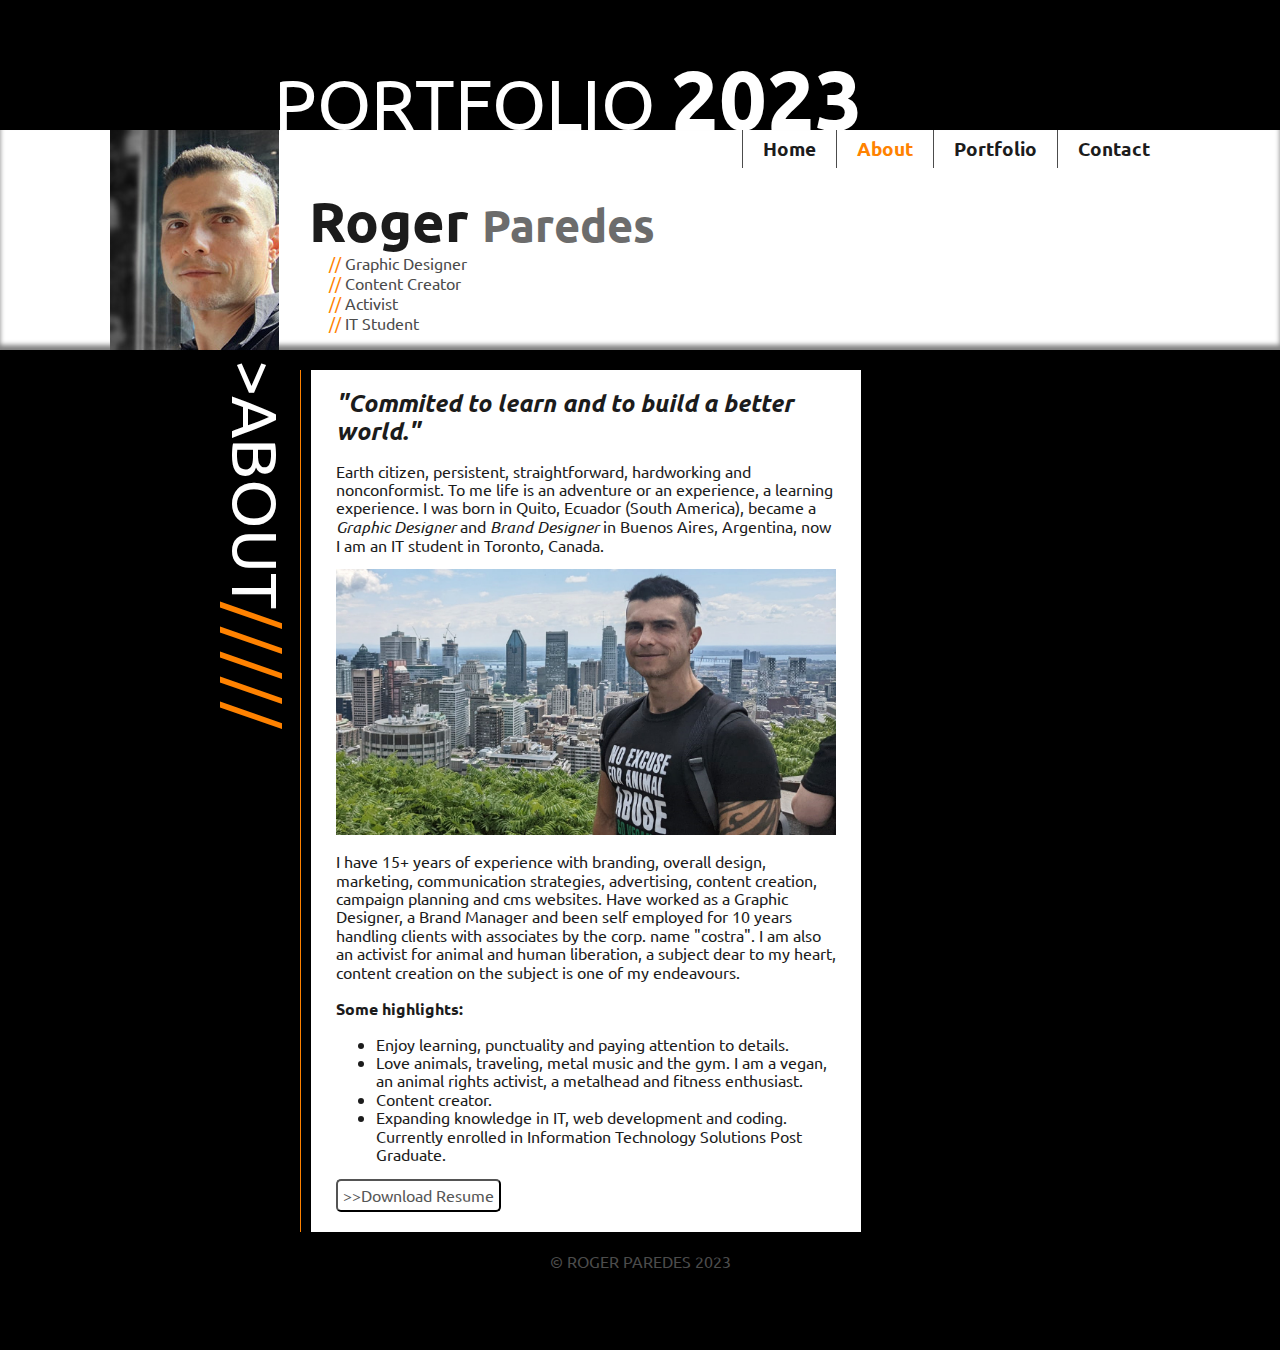
==== about.html @ 66948621 "Add files via upload" ====
<!DOCTYPE html>
<html lang="en">
<head>
    <meta charset="UTF-8">
    <meta name="viewport" content="width=device-width, initial-scale=1.0">
    <meta name="description" content="Roger Paredes' personal portfolio">
    <link rel="stylesheet" href="styles/style.css" type="text/css">
    <link rel="stylesheet" href="styles/normalize.css" type="text/css">
    <link rel="shortcut icon" href="images/favicon.ico" type="image/x-icon">
    <link rel="preconnect" href="https://fonts.googleapis.com">
    <link rel="preconnect" href="https://fonts.googleapis.com">
    <link rel="preconnect" href="https://fonts.gstatic.com" crossorigin>
    <link href="https://fonts.googleapis.com/css2?family=Ubuntu:ital,wght@0,300;0,400;0,700;1,400&display=swap" rel="stylesheet">
    <meta name="viewport" content="width=device-width, initial-scale=1"/>
    <script src="index.js" defer></script>
    <script src="password.js" defer ></script>
    <title>About - Roger Paredes</title>
</head>
<body>
    <h4 id="portfoliotitle">PORTFOLIO <span>2023</span> </h4>
    <header>
        <div id="profilepic"><a href="index.html"><img src="images/header-profilepic.jpg" alt="Roger Paredes Pic" title="HOME"></a></div>
        <nav>
            <ul>
                <li><a href="index.html">Home</a></li>           
                <li><a class="currentpage" href="">About</a></li>
                <li><button id="portfoliobtn" type="button" onclick="dropdownmenu()">Portfolio</button>
                    <ul id="dropdown">
                        <li><a href="portfoliovideo.html">Content Creation</a></li>
                        <li><a href="portfoliodesign.html">Graphic Design</a></li>
                        <li><a href="portfolioweb.html">Web & IT</a></li>
                    </ul>
                </li>
                <li><a href="contact.html">Contact</a></li>
            </ul>
        </nav>
       
        <div id="subtitles">
            <h1 class="name">Roger <span>Paredes</span></h1>
            <ul>
                <li><span>//</span> Graphic Designer</li>
                <li><span>//</span> Content Creator</li>
                <li><span>//</span> Activist</li>
                <li><span>//</span> IT Student</li>
            </ul>
        </div>

    </header>
    
    <main class="container">
        <section id="title">
            <h3>>ABOUT<span>/////</span></h3>
            
        </section>
        <section class="aboutcontent">
            <h5>"Commited to learn and to build a better world."</h5>
            <p> Earth citizen, persistent, straightforward, hardworking and nonconformist. To me life is an adventure or an experience, a learning experience.
                I was born in Quito, Ecuador (South America), became a <em>Graphic Designer</em> and <em>Brand Designer</em> in Buenos Aires, Argentina, now I am an IT student in Toronto, Canada.
                
                <img class="about" src="images/aboutpic.jpg" width="100%" alt="Roger Paredes About Pic">
                
                I have 15+ years of experience with branding, overall design, marketing, communication strategies, advertising, content creation, campaign planning and cms websites. Have worked as a Graphic Designer, a Brand Manager and been self employed for 10 years handling clients with associates by the corp. name "costra".
                I am also an activist for animal and human liberation, a subject dear to my heart, content creation on the subject is one of my endeavours.
                <br><br>
                <strong>Some highlights:</strong>
                <ul>
                    <li>Enjoy learning, punctuality and paying attention to details.</li>
                    <li>Love animals, traveling, metal music and the gym. I am a vegan, an animal rights activist, a metalhead and fitness enthusiast.
                    </li>
                    <li>Content creator.</li>
                    <li>Expanding knowledge in IT, web development and coding. Currently enrolled in Information Technology Solutions Post Graduate.
                    </li>
                </ul>
               
            </p>

            <button id="resume" type="button" onclick="resumePassword()">
            >>Download Resume
            </button>

        </section>
    </main>
    <footer>
        <p>
            © ROGER PAREDES 2023
        </p>
    </footer>
    
    <!-- <div id="background"><img src="images/xraybackground.jpg" alt=""></div> -->
    <div class="video_contain">
        <video autoplay muted loop id="myVideo">
            <source src="video/BackgroundVideo.mp4" type="video/mp4">
        </video>
    </div>
</body>
</html>
---- styles/style.css ----
body{
    background-color: #000;
    font-family:'Ubuntu';
    color: #1c1c1c;
}

.video_contain{
    position: absolute;
    top: -50%;
    left: -50%;
    width: 200%;
    height: 200%;
    z-index: -1;
}
#myVideo {
    position: absolute;
    overflow: hidden;
    text-align: center;
    top: 0;
    bottom: 0;
    right: 0;
    left: 0;
    margin: auto;
  }


h4#portfoliotitle{
    margin-top: 4%;
    margin-bottom: -18px;
    margin-left: 274px;
    font-size: 4.4em;
    font-weight: 400;
    color: #fff;
}
h4#portfoliotitle span{
    font-size: 1.2em;
    font-weight: 700;
}

/* HEADER (grid)*/
    header{
        display: grid;
        margin:0;
        padding: 0 110px 0 110px;
        max-width: 100%;
        height: 220px;
        background-color: #fff;
        grid-template-columns: auto 1fr;
        grid-template-areas: "pic nav"
                             "pic subtitles";
        box-shadow: inset 0px -5px 5px rgba(0,0,0,0.5);
    }

    header #profilepic{
        grid-area: pic;
        height: fit-content;
        margin: 0;
        margin-right: auto;
        padding: 0;
        /* border: 1px solid #ff0000; */
    }
    header #profilepic a:hover{
        -webkit-filter: sepia(5);
        filter: sepia(5);
    }
    header #subtitles{
        grid-area: subtitles;
        margin: 10px 0 10px 30px;
        padding: 0;
        direction: flex;
        flex-direction: column;
    }

    h1.name{
        font-size: 3.5em;
        color: #1c1c1c;
        margin: 0 0 5px;
        padding: 0;
        margin: 0;
    }

    h1.name span{
        font-size: 0.8em;
        color: #6c6c6c
    }

    header #subtitles ul{
        display: flex;
        flex-direction: column;
        margin: 0;
        padding-left: 20px;
        /* border: 1px solid red; */
    }

    header #subtitles ul li{
        font-size: 1em;
        color: #4c4c4c;
        margin-left: 0;
        line-height: 20px;  
    }

    header #subtitles ul li span{
        color: #ff8200;  
    }

    li{
        list-style-type: none;
    }

/* NAV BAR  (ul is a flexbox)*/
    nav{
        grid-area: nav;
        margin: 0;
        margin-left: auto;
        position: relative;
        /* border: 1px solid red; */
    }

    nav ul{
        margin: 0px;
        display: flex;
        flex-direction: row;
        padding:  0;
        /* border: 1px solid red; */
    }
    nav ul li {
        margin-top: 0;
        padding-top: 0;
        border-left: 1px solid #4c4c4c;  
        
    }

    nav ul li a{
        display: inline-block;
        padding: 8px 20px;
        font-size: 1.2em;
        font-weight: 700;
        text-decoration: none;
        color: #1c1c1c;
        /* border-left: 1px solid #4c4c4c;   */
        
    }

    nav ul li a:hover, #portfoliobtn:hover, #portfoliobtncurrent:hover{
        color: #ff8200;
        position: relative;
        top: 2px; 
    }


    nav ul li a:active{
        color: #ff8200;
        opacity: 0.4;
    }

    .currentpage{
       color: #ff8200;
       cursor: default; 
    }

    #portfoliobtn{
        background: transparent;
        border: none;
        margin: 0 0 0;
        padding: 8px 20px;
        font-size: 1.2em;
        font-weight: 700;
        text-decoration: none;
        color: #1c1c1c;
        cursor: pointer;
    }
    /* This is reiterative */
    #portfoliobtncurrent{
        background: transparent;
        border: none;
        margin: 0 0 0;
        padding: 8px 20px;
        font-size: 1.2em;
        font-weight: 700;
        text-decoration: none;
        cursor: pointer;
        color: #ff8200;
    }



    #dropdown{
        position: absolute;
        top: 36px;
        right: 105px;
        padding: 6px 0;
        background-color: #1c1c1c;
        color: #9f9f9f;
        display: none;
        flex-direction: column;
    }
        #dropdown li a{
            display: block;
            font-size: 1em;
            font-weight: 400;
            padding: 6px;
            color: #9f9f9f;
        }

        #dropdown li a:hover{
            display: block;
            background-color: #616161;
            font-size: 1em;
            font-weight: 400;
            padding: 6px;
            color:#ff8200;
            top: 0;
        }




/*MAIN HOME*/

.homecontainer{
    margin: 20px auto;
    width: 75%;
    
    display: grid;
    grid-template-columns: 1fr 3fr;
    grid-template-areas: 'title block1';
    grid-gap: 10px;                        
}
.homecontainer #hometitle{
    grid-area: title;
    margin: 0 auto;
    padding-top: -10px;
    padding: 0;
    text-shadow: 0 0 15px #000;
    border-right: 1px solid #ff8200;
}
.homecontainer h3{
    /* writing-mode: vertical-rl;
    text-orientation: sideways; */
    font-size: 4em;
    font-weight: 400;
    color: #fff;
    text-align: left;
    margin: 0;
    padding: 0;
    margin: -10px 20px 0 0;
}
/*MAIN ABOUT*/
.container{
    margin: 20px auto;
    width: 75%;
    display: grid;
    grid-template-columns: auto 4fr;
    grid-template-areas: 'title block1';
    justify-items: left;
}

#title{
    grid-area: title;
    margin: 0 10px 0 60px;
    padding-top: -10px;
    padding: 0;
    text-shadow: 0 0 15px #000;
    /* border: 1px solid red; */
    width: 80px;
    border-right: 1px solid #ff8200; 
}

.container #title h3{
    writing-mode: vertical-rl;
    text-orientation: sideways;
    font-size: 4em;
    font-weight: 400;
    color: #fff;
    text-align: left;
    margin: 0;
    padding: 0;
    margin: -10px 20px 0 0;

}

h3 span{
    font-size: 1em;
    color: #ff8200;
}
/* HOME SECTION */
    .homecontent{
        padding: 20px 25px;
        max-width: 500px;
        grid-area: block1;
        background-color: #fff;
        margin-left: 0;
    }

    .homecontent h5{
        font-style: italic;
        font-size: 2em;
        margin: 0;
    }
/* ABOUT SECTION */
    .aboutcontent{
        padding: 20px 25px;
        max-width: 500px;
        grid-area: block1;
        background-color: #fff;
        margin-left: 0;
    }
    .aboutcontent h5{
        font-style: italic;
        font-size: 1.5em;
        margin: 0;
    }
    .aboutcontent li{
        list-style-type: disc;
    }

    .aboutcontent img{
        margin: 15px 0;
    }
    #resume{
        text-align: center;
        margin: 0 auto;
        padding: 5px;
        text-decoration: none;
        color: #575757;
        /* border: 2px solid #ff8200; */
        border-radius: 5px;
        background-color: #fff;
        cursor: pointer;
    }
    #resume:hover{
        color: #ff8200;
        box-shadow: 1px 2px 5px #545454;
    }
/* PORTFOLIO SECTION */
    .portfoliocontent{
        padding: 20px 25px;
        grid-area: block1;
        background-color: #fff;
        margin-left: 0;
        
    }
    .portfoliocontent h5{
        font-style: italic;
        font-size: 1.5em;
        margin: 0;
        color: #ffffff;
        background-color: #6c6c6c;
        padding: 2px 6px;
    }

    .portfoliocase{
        display: flex;
        justify-content: flex-start;
        flex-wrap: wrap;
        
    }

    .portexample{
        background-color: #fff;
        width: 300px;
        height: 310px;
        box-shadow: 0 0 3px #616161;
        margin: 10px;
        border-radius: 5px;
        position: relative;
    }
    .portexample img{
        width: 100%;
        
    }
    .portfoliocase p {
        padding: 10px;
        text-decoration: none;
        margin: 4px 6px;
    }

    .specs{
        position: absolute;
        width: 100%;
        bottom: 12px;
        text-align: center;
        padding: 2px 0;
        background-color: #9f9f9f;
        color: #fff;
        font-size: 0.9em;
    }

    .portfoliocase  a{
        text-decoration: none;
        color: #1c1c1c;
    }

    .portfoliocase .portexample:hover{
        box-shadow: 0 0 6px #313131;
        position: relative;
        top: 3px;
    }

/* CONTACT */

    .socialmedia{
        display: flex;
        flex-direction: row;
        margin: 0;
    }

    .socialmediaicon a img{
        padding: 0.2em;
        margin-right: 10px;
        filter: grayscale(1);    
    }

    .socialmedia a img:hover{
        
        filter: none;
        cursor: pointer;
    }






footer p {
    text-align: center;
    color: #4c4c4c;
}


@media only screen and (max-width: 900px){
    
    h4#portfoliotitle{
        margin-top: 4%;
        margin-bottom: -15px;
        margin-left: 218px;
        font-size: 3em;
    }
    header{
        padding: 0 50px;
    }

    .container{
        margin: 10px auto;
        width: 85%;
        grid-template-columns: 1fr 3fr;
        grid-gap: 5px;
                             
    }
    h3{
        writing-mode: vertical-rl;
        text-orientation: sideways;
        margin: 0 10px 0 0;
        
    }
}

@media only screen and (max-width: 650px){
    h4#portfoliotitle{
        margin: 4% 18px -16px;
        font-size: 2.8em;
        white-space: nowrap;
    }
    h4#portfoliotitle span{
        font-size: 1.4em;
    }
    
    header{
        height: 240px;
        padding: 0 0 0 20px;
        grid-template-areas: "pic nav"
                             "subtitles";
        margin-bottom: 100px;
    }
    nav{
        width: 100%;
        margin-left: 10px;
    }

    nav ul{
        padding-top: 0;
        flex-direction: column;
    }
    nav ul li a, #portfoliobtn, #portfoliobtncurrent{
        font-size: 1.3em;
        display: block;
    }
    header #profilepic img{
        max-height: 160px;

    }
    h1.name{
        font-size: 2.6em;
        color: rgb(234, 234, 234)
    }

    h1.name span{
        font-size: 0.8em;
        color: #9f9f9f
    }
    header #subtitles{
        grid-area: subtitles;
        margin: 10px 0 10px -60px;
        padding: 8px 15px;
        background-color: #1c1c1c;

    }
    
    header #subtitles ul li{
        font-size: 1em;
        color: #b4b4b4;
        margin-left: 0;
        line-height: 20px;  
    }
    .homecontainer{
        margin: 0;
        padding: 0;
        width: 95%;
    }

    .homecontainer #title h3{
        writing-mode: vertical-rl;
        text-orientation: sideways;
        font-size: 4em;
        font-weight: 400;
        color: #fff;
        text-align: left;
        margin: 0;
        padding: 0;
        margin: -10px 20px 0 0;
    
    }
    .container{
        margin: 0 0 0 -50px;
        padding: 0;
        width: 95%;
    }

    .portexample{
        background-color: #fff;
        width: 250px;
        height: 270px;
        box-shadow: 0 0 3px #616161;
        margin: 10px;
        border-radius: 5px;
        position: relative;
    }
    
    #dropdown{
        position: absolute;
        top: 80px;
        left: 115px;
        width: max-content;
        border: 1px solid #ff8200;
        padding: 6px 0;
        background-color: #1c1c1c;
        color: #9f9f9f;
        display: none;
        flex-direction: column;
    }


}

/* RESPONSIVE BACKGROUND 

 #background{
    overflow: hidden;
    top: 0;
    z-index: -1;
    height: 100%;
    width: 100%;
    position: absolute;
    top: 0;
    left: 0;    
}
#background img{
    position: absolute;
    width: 100%;
    object-fit: center;
} */
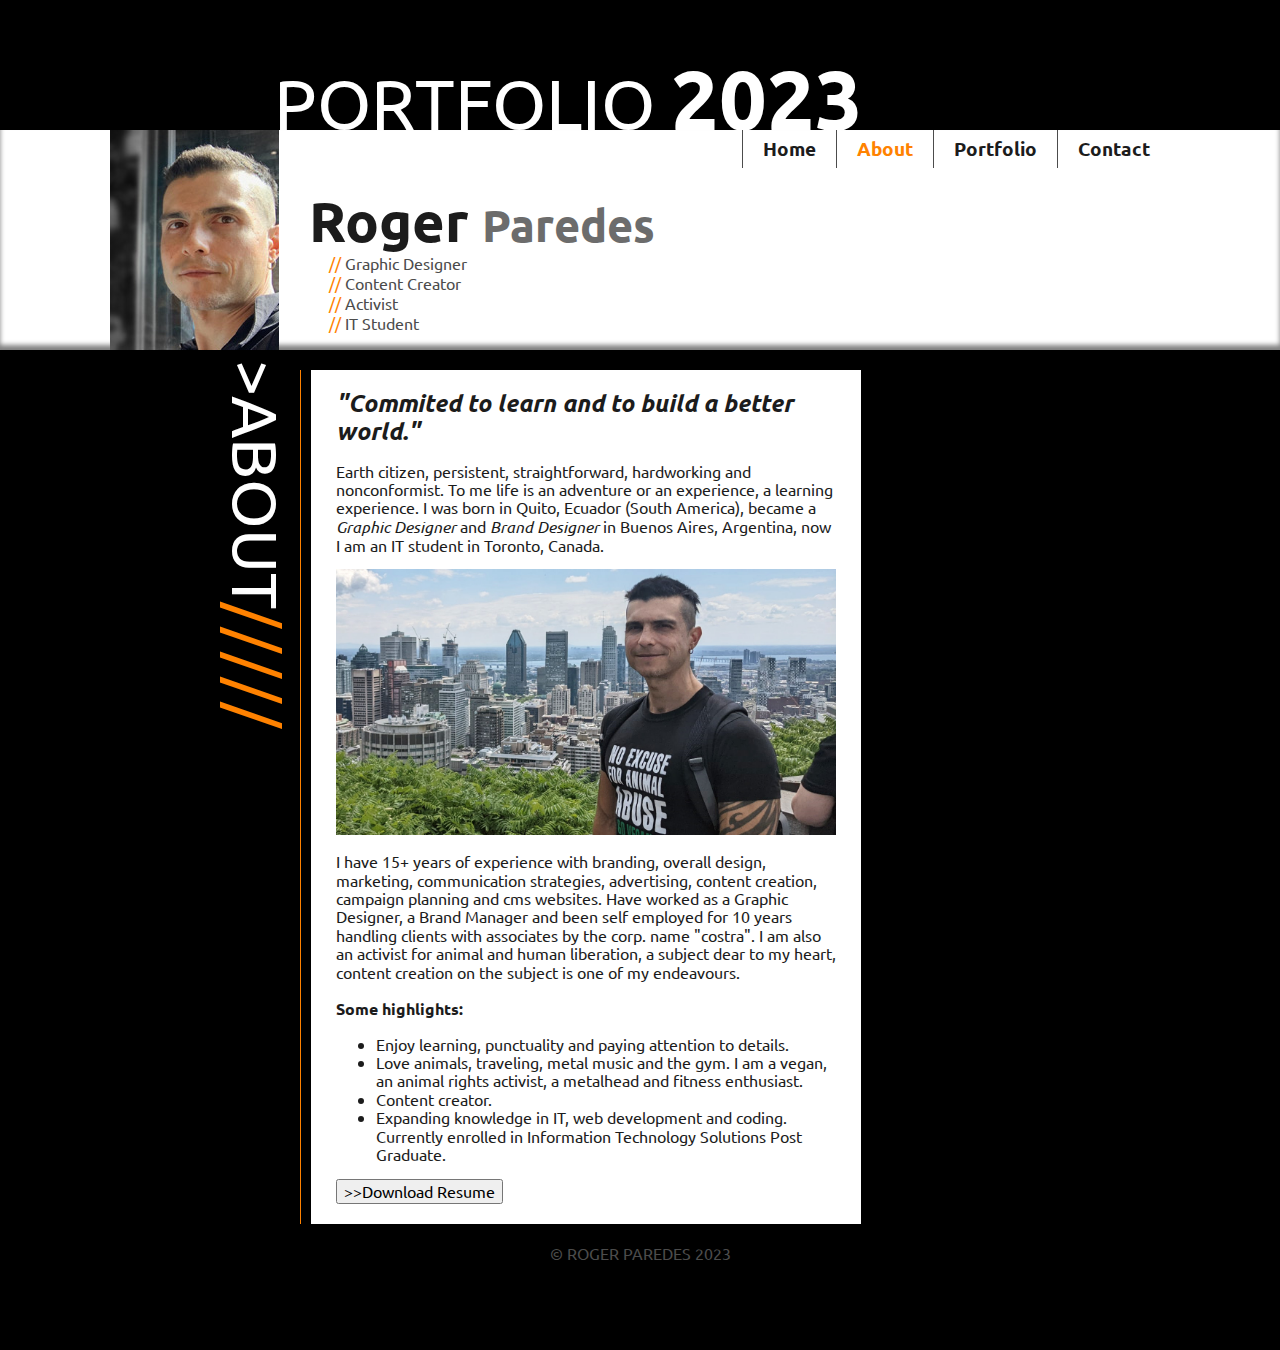
==== commit eda5f6f0: "Add files via upload" ====
--- a/about.html
+++ b/about.html
@@ -74,7 +74,7 @@
                
             </p>
 
-            <button id="resume" type="button" onclick="resumePassword()">
+            <button id="regbutton" type="button" onclick="resumePassword()">
             >>Download Resume
             </button>
 
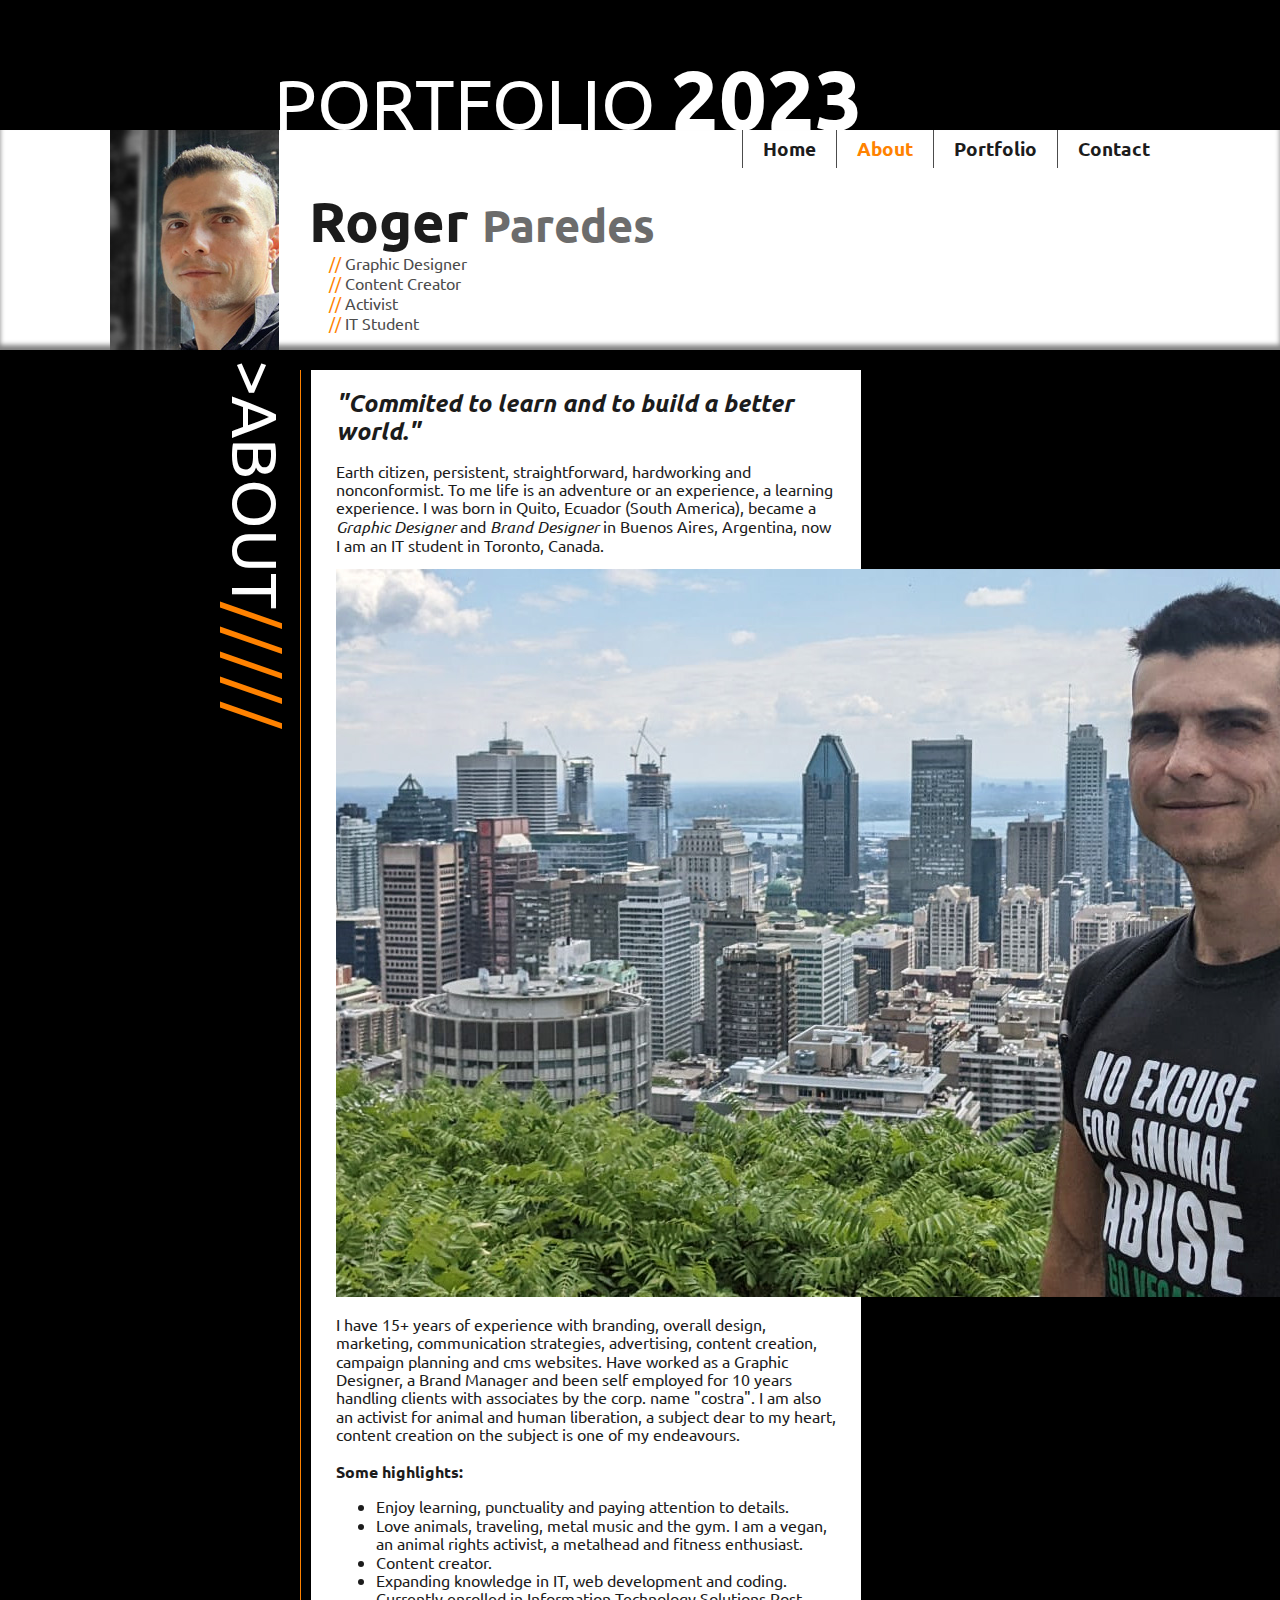
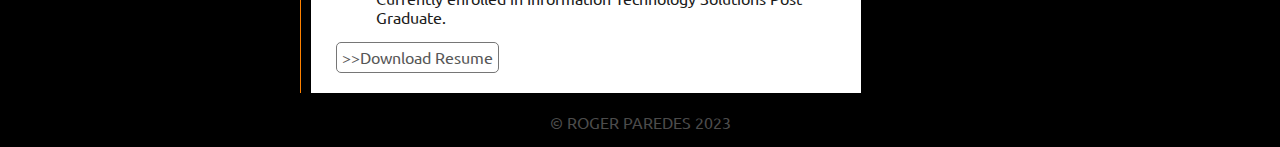
==== commit c633130d: "Add files via upload" ====
--- a/about.html
+++ b/about.html
@@ -11,7 +11,7 @@
     <link rel="preconnect" href="https://fonts.googleapis.com">
     <link rel="preconnect" href="https://fonts.gstatic.com" crossorigin>
     <link href="https://fonts.googleapis.com/css2?family=Ubuntu:ital,wght@0,300;0,400;0,700;1,400&display=swap" rel="stylesheet">
-    <meta name="viewport" content="width=device-width, initial-scale=1"/>
+    <meta name="viewport" content="width=device-width, initial-scale=1">
     <script src="index.js" defer></script>
     <script src="password.js" defer ></script>
     <title>About - Roger Paredes</title>
@@ -57,7 +57,7 @@
             <p> Earth citizen, persistent, straightforward, hardworking and nonconformist. To me life is an adventure or an experience, a learning experience.
                 I was born in Quito, Ecuador (South America), became a <em>Graphic Designer</em> and <em>Brand Designer</em> in Buenos Aires, Argentina, now I am an IT student in Toronto, Canada.
                 
-                <img class="about" src="images/aboutpic.jpg" width="100%" alt="Roger Paredes About Pic">
+                <img class="about" src="images/aboutpic.jpg" alt="Roger Paredes About Pic">
                 
                 I have 15+ years of experience with branding, overall design, marketing, communication strategies, advertising, content creation, campaign planning and cms websites. Have worked as a Graphic Designer, a Brand Manager and been self employed for 10 years handling clients with associates by the corp. name "costra".
                 I am also an activist for animal and human liberation, a subject dear to my heart, content creation on the subject is one of my endeavours.
@@ -71,8 +71,6 @@
                     <li>Expanding knowledge in IT, web development and coding. Currently enrolled in Information Technology Solutions Post Graduate.
                     </li>
                 </ul>
-               
-            </p>
 
             <button id="regbutton" type="button" onclick="resumePassword()">
             >>Download Resume
--- a/styles/style.css
+++ b/styles/style.css
@@ -127,7 +127,6 @@
         margin-top: 0;
         padding-top: 0;
         border-left: 1px solid #4c4c4c;  
-        
     }
 
     nav ul li a{
@@ -138,7 +137,6 @@
         text-decoration: none;
         color: #1c1c1c;
         /* border-left: 1px solid #4c4c4c;   */
-        
     }
 
     nav ul li a:hover, #portfoliobtn:hover, #portfoliobtncurrent:hover{
@@ -245,7 +243,7 @@
     padding: 0;
     margin: -10px 20px 0 0;
 }
-/*MAIN ABOUT*/
+/*MAIN*/
 .container{
     margin: 20px auto;
     width: 75%;
@@ -317,7 +315,7 @@
     .aboutcontent img{
         margin: 15px 0;
     }
-    #resume{
+    #regbutton{
         text-align: center;
         margin: 0 auto;
         padding: 5px;
@@ -327,8 +325,11 @@
         border-radius: 5px;
         background-color: #fff;
         cursor: pointer;
-    }
-    #resume:hover{
+        border-width: 1px;
+        border-style: solid;
+        border-color: #767676;
+    }
+    #regbutton:hover{
         color: #ff8200;
         box-shadow: 1px 2px 5px #545454;
     }
@@ -353,7 +354,6 @@
         display: flex;
         justify-content: flex-start;
         flex-wrap: wrap;
-        
     }
 
     .portexample{
@@ -407,20 +407,24 @@
 
     .socialmediaicon a img{
         padding: 0.2em;
-        margin-right: 10px;
+        width: 40px;
+        margin: 0 5px;
         filter: grayscale(1);    
     }
 
+    .socialmediaicongithub a img{
+        padding: 0.2em;
+        width: 40px;
+        margin: 0 5px;
+        filter: grayscale(1);
+        opacity: 0.6;    
+    }
+
     .socialmedia a img:hover{
-        
+        opacity: 1;
         filter: none;
         cursor: pointer;
     }
-
-
-
-
-
 
 footer p {
     text-align: center;
@@ -430,6 +434,21 @@
 
 @media only screen and (max-width: 900px){
     
+    .homecontainer #hometitle{
+        margin: 5px 5px 0 10px;
+        padding-top: 5px;
+    }
+
+    .homecontainer h3{
+        writing-mode: vertical-rl;
+        text-orientation: sideways;
+        text-align: left;
+        padding-right: 5px;
+        margin: -10px 0px 0 0;
+        float: right;
+        /*had to flat this to get it aligned when turned vertical ugh!!*/
+    }
+
     h4#portfoliotitle{
         margin-top: 4%;
         margin-bottom: -15px;
@@ -443,19 +462,28 @@
     .container{
         margin: 10px auto;
         width: 85%;
-        grid-template-columns: 1fr 3fr;
+        grid-template-columns: 1fr 4fr;
         grid-gap: 5px;
-                             
-    }
-    h3{
-        writing-mode: vertical-rl;
-        text-orientation: sideways;
-        margin: 0 10px 0 0;
-        
-    }
+    }
+
+    .container #title h3{
+        margin: 0px 20px 0 0;
+    }
+
+    .aboutcontent{
+        padding: 20px 15px;
+        max-width: none;
+    }
+
+    .portfoliocontent{
+        padding: 20px 15px;
+    }
+
 }
 
 @media only screen and (max-width: 650px){
+
+    
     h4#portfoliotitle{
         margin: 4% 18px -16px;
         font-size: 2.8em;
@@ -518,22 +546,15 @@
         width: 95%;
     }
 
-    .homecontainer #title h3{
-        writing-mode: vertical-rl;
-        text-orientation: sideways;
-        font-size: 4em;
-        font-weight: 400;
-        color: #fff;
-        text-align: left;
-        margin: 0;
-        padding: 0;
-        margin: -10px 20px 0 0;
-    
-    }
+
+    .homecontent{
+        padding: 20px 15px;
+    }
+
     .container{
         margin: 0 0 0 -50px;
-        padding: 0;
-        width: 95%;
+        width: 110%;
+
     }
 
     .portexample{
@@ -558,11 +579,18 @@
         display: none;
         flex-direction: column;
     }
-
-
-}
-
-/* RESPONSIVE BACKGROUND 
+    
+    .aboutcontent h5, .portfoliocontent h5, .homecontent h5{
+        font-size: 1.2em;
+    }
+
+    .aboutcontent img{
+        margin: 5px 0;
+    }
+
+}
+
+/* RESPONSIVE BACKGROUND change to flat image
 
  #background{
     overflow: hidden;
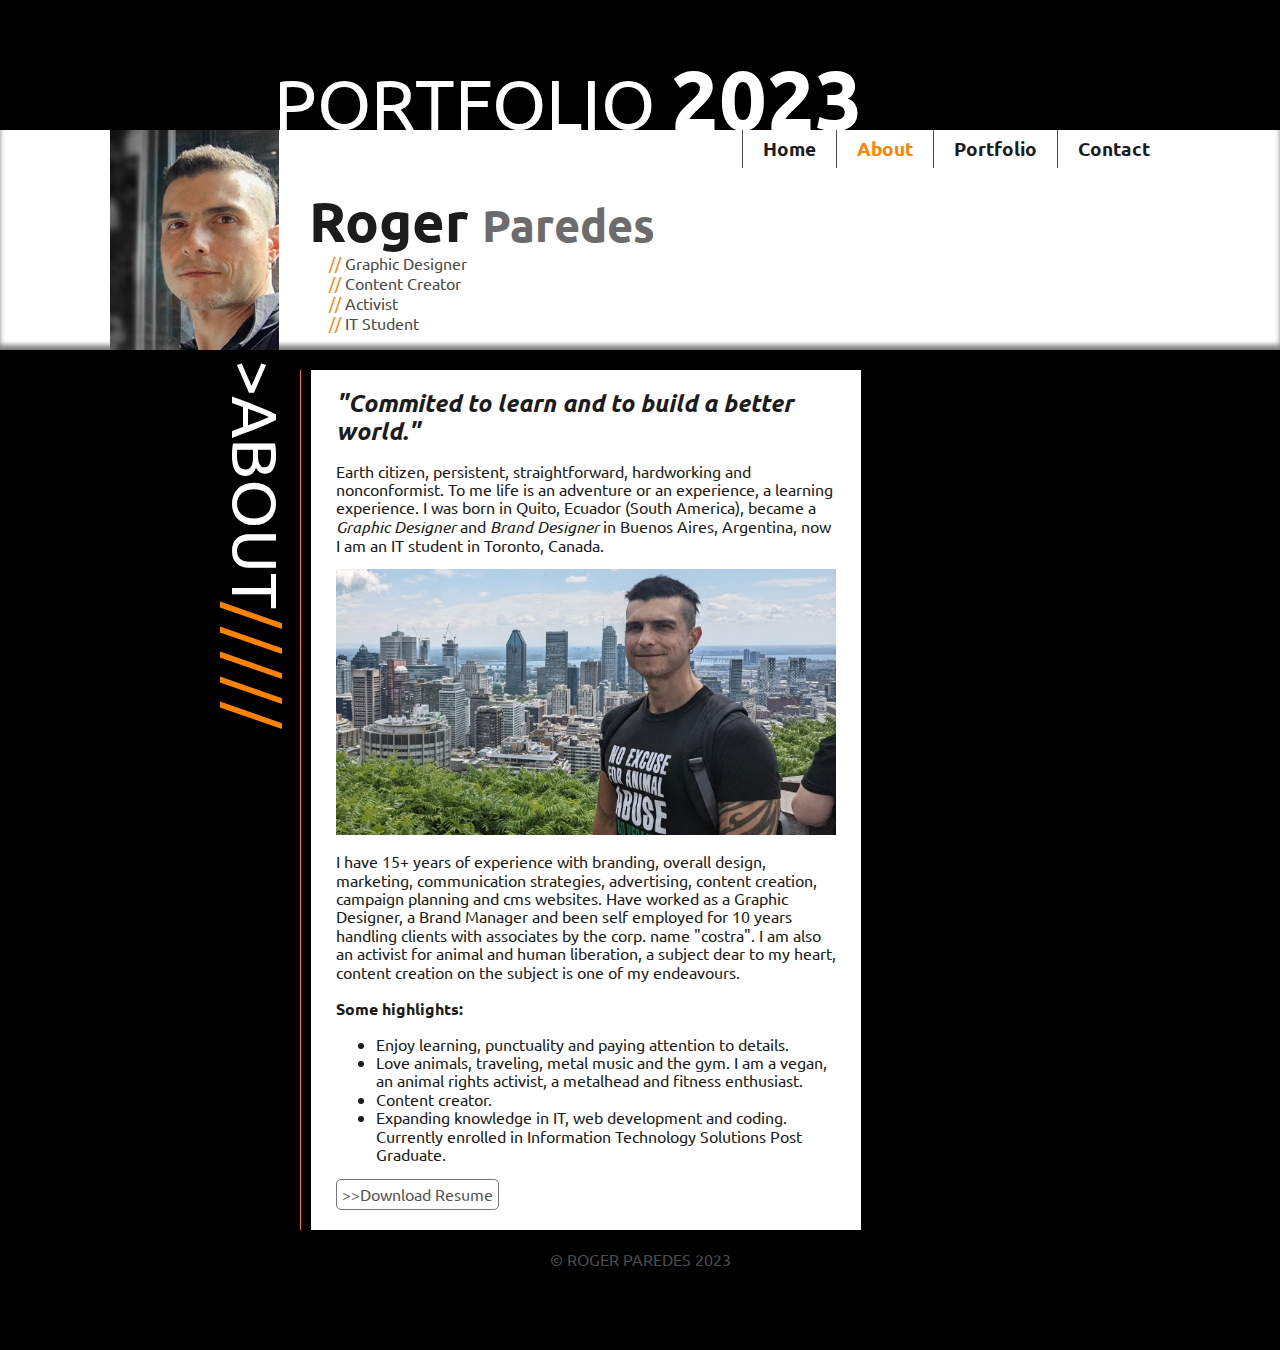
==== commit e4d2de51: "Add files via upload" ====
--- a/about.html
+++ b/about.html
@@ -84,7 +84,7 @@
         </p>
     </footer>
     
-    <!-- <div id="background"><img src="images/xraybackground.jpg" alt=""></div> -->
+    
     <div class="video_contain">
         <video autoplay muted loop id="myVideo">
             <source src="video/BackgroundVideo.mp4" type="video/mp4">
--- a/styles/style.css
+++ b/styles/style.css
@@ -1,10 +1,10 @@
-body{
+body {
     background-color: #000;
     font-family:'Ubuntu';
     color: #1c1c1c;
 }
 
-.video_contain{
+.video_contain {
     position: absolute;
     top: -50%;
     left: -50%;
@@ -24,7 +24,7 @@
   }
 
 
-h4#portfoliotitle{
+h4#portfoliotitle {
     margin-top: 4%;
     margin-bottom: -18px;
     margin-left: 274px;
@@ -32,13 +32,13 @@
     font-weight: 400;
     color: #fff;
 }
-h4#portfoliotitle span{
+h4#portfoliotitle span {
     font-size: 1.2em;
     font-weight: 700;
 }
 
 /* HEADER (grid)*/
-    header{
+    header {
         display: grid;
         margin:0;
         padding: 0 110px 0 110px;
@@ -51,7 +51,7 @@
         box-shadow: inset 0px -5px 5px rgba(0,0,0,0.5);
     }
 
-    header #profilepic{
+    header #profilepic {
         grid-area: pic;
         height: fit-content;
         margin: 0;
@@ -67,7 +67,7 @@
         grid-area: subtitles;
         margin: 10px 0 10px 30px;
         padding: 0;
-        direction: flex;
+        display: flex;
         flex-direction: column;
     }
 
@@ -218,7 +218,6 @@
 .homecontainer{
     margin: 20px auto;
     width: 75%;
-    
     display: grid;
     grid-template-columns: 1fr 3fr;
     grid-template-areas: 'title block1';
@@ -227,7 +226,7 @@
 .homecontainer #hometitle{
     grid-area: title;
     margin: 0 auto;
-    padding-top: -10px;
+    /* padding-top: -10px; */
     padding: 0;
     text-shadow: 0 0 15px #000;
     border-right: 1px solid #ff8200;
@@ -256,7 +255,7 @@
 #title{
     grid-area: title;
     margin: 0 10px 0 60px;
-    padding-top: -10px;
+    /* padding-top: -10px; */
     padding: 0;
     text-shadow: 0 0 15px #000;
     /* border: 1px solid red; */
@@ -314,6 +313,7 @@
 
     .aboutcontent img{
         margin: 15px 0;
+        width: 100%
     }
     #regbutton{
         text-align: center;
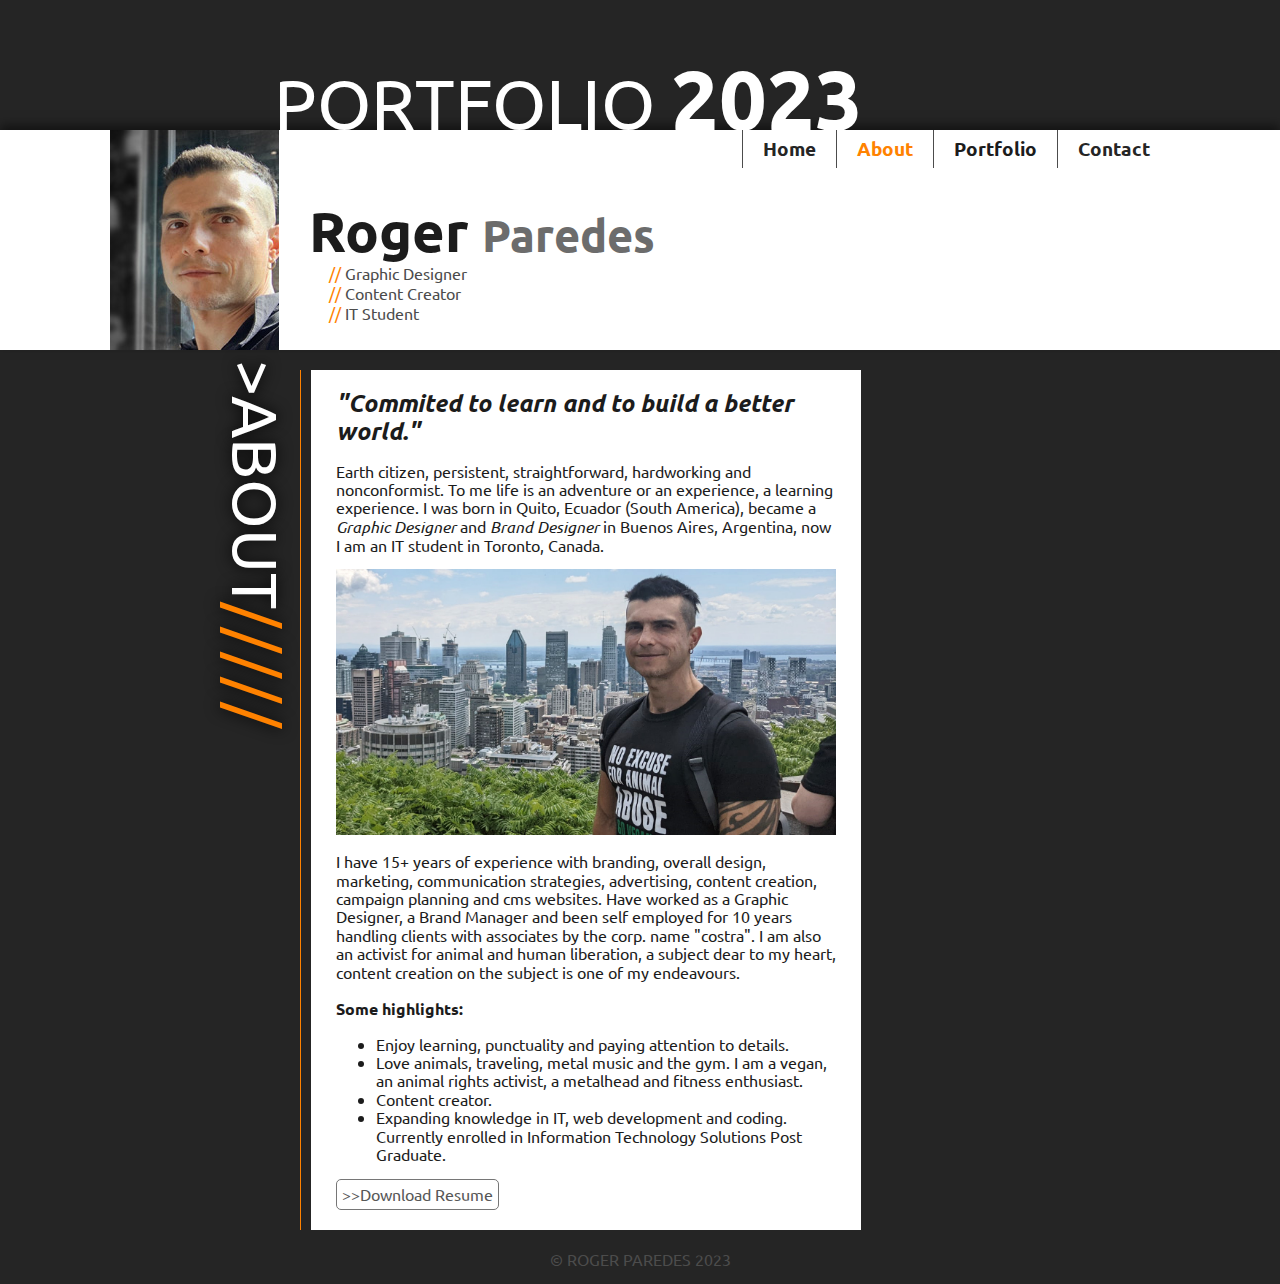
==== commit a8fbbdea: "Add files via upload" ====
--- a/about.html
+++ b/about.html
@@ -26,8 +26,8 @@
                 <li><a class="currentpage" href="">About</a></li>
                 <li><button id="portfoliobtn" type="button" onclick="dropdownmenu()">Portfolio</button>
                     <ul id="dropdown">
+                        <li><a href="portfoliodesign.html">Graphic Design</a></li>
                         <li><a href="portfoliovideo.html">Content Creation</a></li>
-                        <li><a href="portfoliodesign.html">Graphic Design</a></li>
                         <li><a href="portfolioweb.html">Web & IT</a></li>
                     </ul>
                 </li>
@@ -40,7 +40,6 @@
             <ul>
                 <li><span>//</span> Graphic Designer</li>
                 <li><span>//</span> Content Creator</li>
-                <li><span>//</span> Activist</li>
                 <li><span>//</span> IT Student</li>
             </ul>
         </div>
--- a/styles/style.css
+++ b/styles/style.css
@@ -1,16 +1,17 @@
 body {
-    background-color: #000;
+    background-color: rgb(37, 37, 37);
     font-family:'Ubuntu';
     color: #1c1c1c;
 }
 
 .video_contain {
     position: absolute;
-    top: -50%;
-    left: -50%;
-    width: 200%;
-    height: 200%;
+    top: 0%;
+    left: 0%;
+    width: 100%;
+    height: 100%;
     z-index: -1;
+    overflow: hidden;
 }
 #myVideo {
     position: absolute;
@@ -21,6 +22,8 @@
     right: 0;
     left: 0;
     margin: auto;
+    filter: contrast(70%);
+    -webkit-filter: contrast(70%);
   }
 
 
@@ -48,7 +51,7 @@
         grid-template-columns: auto 1fr;
         grid-template-areas: "pic nav"
                              "pic subtitles";
-        box-shadow: inset 0px -5px 5px rgba(0,0,0,0.5);
+        box-shadow: 0px -5px 10px rgba(0,0,0,0.5);
     }
 
     header #profilepic {
@@ -135,7 +138,7 @@
         font-size: 1.2em;
         font-weight: 700;
         text-decoration: none;
-        color: #1c1c1c;
+        color: rgb(37, 37, 37);
         /* border-left: 1px solid #4c4c4c;   */
     }
 
@@ -180,8 +183,6 @@
         color: #ff8200;
     }
 
-
-
     #dropdown{
         position: absolute;
         top: 36px;
@@ -202,10 +203,9 @@
 
         #dropdown li a:hover{
             display: block;
-            background-color: #616161;
+            background-color: #404040;
             font-size: 1em;
             font-weight: 400;
-            padding: 6px;
             color:#ff8200;
             top: 0;
         }
@@ -302,7 +302,7 @@
         background-color: #fff;
         margin-left: 0;
     }
-    .aboutcontent h5{
+    .aboutcontent h5, .contactcontent h5{
         font-style: italic;
         font-size: 1.5em;
         margin: 0;
@@ -364,10 +364,12 @@
         margin: 10px;
         border-radius: 5px;
         position: relative;
+        cursor: pointer;
+        overflow: hidden;
     }
     .portexample img{
         width: 100%;
-        
+        object-fit: contain;
     }
     .portfoliocase p {
         padding: 10px;
@@ -396,8 +398,115 @@
         position: relative;
         top: 3px;
     }
+    
+    /* PORTFOLIO POPUPS */
+    #port-popup{
+        display: none;
+        position: fixed;
+        top: 0;
+        left: 0;
+        width: 100%;
+        height: 100%;
+        z-index: 10;
+        background-color: #0000008d;
+        justify-content: center;
+        align-items: center;
+    }
+    #popup-controls{
+        position: relative;
+        max-width: 80%;
+        border: 10px solid #fff;  
+        background-color: #fff;
+        border-radius: 4px;
+        z-index: 11;
+        box-shadow: 0 0 20px #1e1e1e;
+    }
+
+    #popup-content img{
+        max-width: 100%; 
+    }
+
+    #popup-controls button{
+        position: absolute;
+        border-radius: 2px;
+        cursor: pointer;
+        color: #4c4c4c;
+        border: none;
+        background-color: #ffffff;
+    }
+
+    #popup-controls #closebtn{
+        top: 1.8%;
+        right: -0.5%;
+        padding: 1px 22px 3px 8px;
+        font-size: 26px;
+        text-align: left;
+    }
+
+    #popup-controls #next{
+        top: 45%;
+        right: -2px;
+        height: 15%;
+        width: 4%;
+        font-size: 32px;
+        text-align: center;
+    }
+
+    #popup-controls #prev{
+        top: 45%;
+        left: -2px;
+        height: 15%;
+        width: 4%;
+        font-size: 32px;
+        text-align: center;
+    }
+
+    #popup-controls #next:hover{
+        color: #ff8200;
+        width: 5%;
+        box-shadow: -4px 5px 3px #0000001f;
+    }
+
+    #popup-controls #prev:hover{
+        color: #ff8200;
+        width: 5%;
+        box-shadow: 4px 5px 3px #0000001f;
+    }
+
+    #popup-controls #closebtn:hover{
+        color: #ff8200;
+        box-shadow: -4px 5px 3px #0000001f;
+        width: 6%;
+    }
+
+    #player{
+        display: none;
+    }
+
+    .js-is-hidden {
+        display: none;
+      }
+
+    /* .popup-controls #closebtn:hover ~ .popimg {
+        opacity: 0.5;
+        filter: grayscale(1); 
+    } */
 
 /* CONTACT */
+
+
+    .contactcontent{
+        padding: 20px 25px;
+        max-width: 500px;
+        width: 50%;
+        grid-area: block1;
+        background-color: #fff;
+        margin-left: 0;
+    }
+
+    .contactcontent #name, .contactcontent #email, .contactcontent #message{
+        width: 90%;
+    }
 
     .socialmedia{
         display: flex;
@@ -434,6 +543,12 @@
 
 @media only screen and (max-width: 900px){
     
+    #dropdown li a:hover{
+        color: #ff8200;
+        position: relative;
+        top: 0px; 
+    }
+
     .homecontainer #hometitle{
         margin: 5px 5px 0 10px;
         padding-top: 5px;
@@ -479,11 +594,29 @@
         padding: 20px 15px;
     }
 
+    #popup-controls{
+        border: 4px solid #fff; 
+    }
+
+    #popup-controls #closebtn:hover{
+        width: 7%;
+    }
+
+    #popup-controls #next{
+        font-size: 25px;
+    }
+
+    #popup-controls #prev{
+        font-size: 25px;
+    }
+
+    .contactcontent{
+        width: 80%;
+    }
 }
 
 @media only screen and (max-width: 650px){
 
-    
     h4#portfoliotitle{
         margin: 4% 18px -16px;
         font-size: 2.8em;
@@ -530,8 +663,9 @@
         grid-area: subtitles;
         margin: 10px 0 10px -60px;
         padding: 8px 15px;
-        background-color: #1c1c1c;
-
+        background-color: rgb(37, 37, 37);
+        border-top: 2px solid #a3a3a3;
+        box-shadow: -5px 5px 10px #000;
     }
     
     header #subtitles ul li{
@@ -546,7 +680,6 @@
         width: 95%;
     }
 
-
     .homecontent{
         padding: 20px 15px;
     }
@@ -569,16 +702,26 @@
     
     #dropdown{
         position: absolute;
-        top: 80px;
-        left: 115px;
+        top: 76px;
+        left: 116px;
         width: max-content;
-        border: 1px solid #ff8200;
-        padding: 6px 0;
+        border: 1px solid #9f9f9f;
+        padding:  0;
         background-color: #1c1c1c;
         color: #9f9f9f;
         display: none;
         flex-direction: column;
-    }
+        box-shadow: 0 2px 3px #1e1e1e;
+    }
+
+    #dropdown li a{
+        display: block;
+        font-size: 1em;
+        font-weight: 400;
+        padding: 13px 7px;
+        color: #9f9f9f;
+    }
+
     
     .aboutcontent h5, .portfoliocontent h5, .homecontent h5{
         font-size: 1.2em;
@@ -588,22 +731,44 @@
         margin: 5px 0;
     }
 
-}
-
-/* RESPONSIVE BACKGROUND change to flat image
-
- #background{
-    overflow: hidden;
-    top: 0;
-    z-index: -1;
-    height: 100%;
-    width: 100%;
-    position: absolute;
-    top: 0;
-    left: 0;    
-}
-#background img{
-    position: absolute;
-    width: 100%;
-    object-fit: center;
-} */+    #popup-controls{
+        border: 4px solid #fff; 
+        max-width: 90%;
+    }
+
+    #popup-controls #closebtn{
+        padding: 1px 14px 3px 8px;
+        font-size: 22px;  
+    }
+
+    #popup-controls #next{
+        top: 40%;
+        height: 20%;
+        width: 6.5%;
+        text-align: center;
+        margin: 0;
+        padding: 0;
+    }
+
+    #popup-controls #prev{
+        top: 40%;
+        height: 20%;
+        width: 6.5%;
+        text-align: center;
+        margin: 0;
+        padding: 0;
+    }
+
+    #popup-controls #next:hover, #popup-controls #prev:hover{
+        width: 8%;
+    }
+
+    #popup-controls #closebtn:hover{
+        width: 9%;
+    }
+
+    /* RESPONSIVE BACKGROUND remove video */
+    .video_contain{
+        display: none;
+    }
+}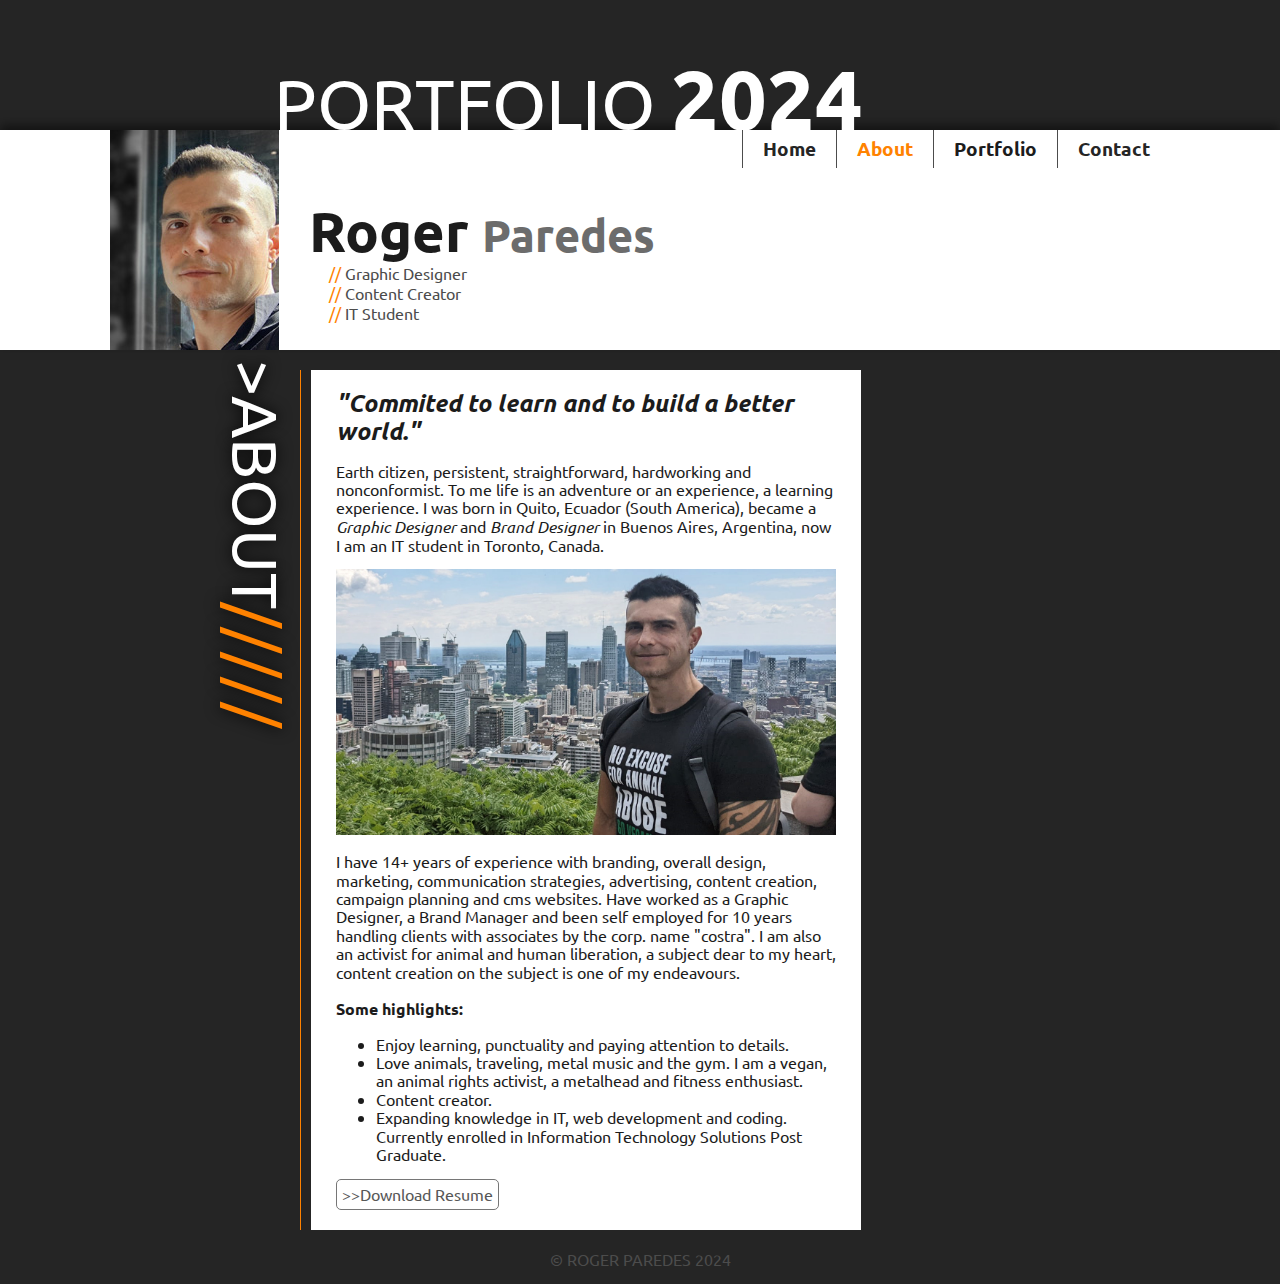
==== commit d8a288d8: "Add files via upload" ====
--- a/about.html
+++ b/about.html
@@ -17,7 +17,7 @@
     <title>About - Roger Paredes</title>
 </head>
 <body>
-    <h4 id="portfoliotitle">PORTFOLIO <span>2023</span> </h4>
+    <h4 id="portfoliotitle">PORTFOLIO <span>2024</span> </h4>
     <header>
         <div id="profilepic"><a href="index.html"><img src="images/header-profilepic.jpg" alt="Roger Paredes Pic" title="HOME"></a></div>
         <nav>
@@ -58,7 +58,7 @@
                 
                 <img class="about" src="images/aboutpic.jpg" alt="Roger Paredes About Pic">
                 
-                I have 15+ years of experience with branding, overall design, marketing, communication strategies, advertising, content creation, campaign planning and cms websites. Have worked as a Graphic Designer, a Brand Manager and been self employed for 10 years handling clients with associates by the corp. name "costra".
+                I have 14+ years of experience with branding, overall design, marketing, communication strategies, advertising, content creation, campaign planning and cms websites. Have worked as a Graphic Designer, a Brand Manager and been self employed for 10 years handling clients with associates by the corp. name "costra".
                 I am also an activist for animal and human liberation, a subject dear to my heart, content creation on the subject is one of my endeavours.
                 <br><br>
                 <strong>Some highlights:</strong>
@@ -79,7 +79,7 @@
     </main>
     <footer>
         <p>
-            © ROGER PAREDES 2023
+            © ROGER PAREDES 2024
         </p>
     </footer>
     
--- a/styles/style.css
+++ b/styles/style.css
@@ -631,7 +631,7 @@
         padding: 0 0 0 20px;
         grid-template-areas: "pic nav"
                              "subtitles";
-        margin-bottom: 100px;
+        margin-bottom: 80px;
     }
     nav{
         width: 100%;
